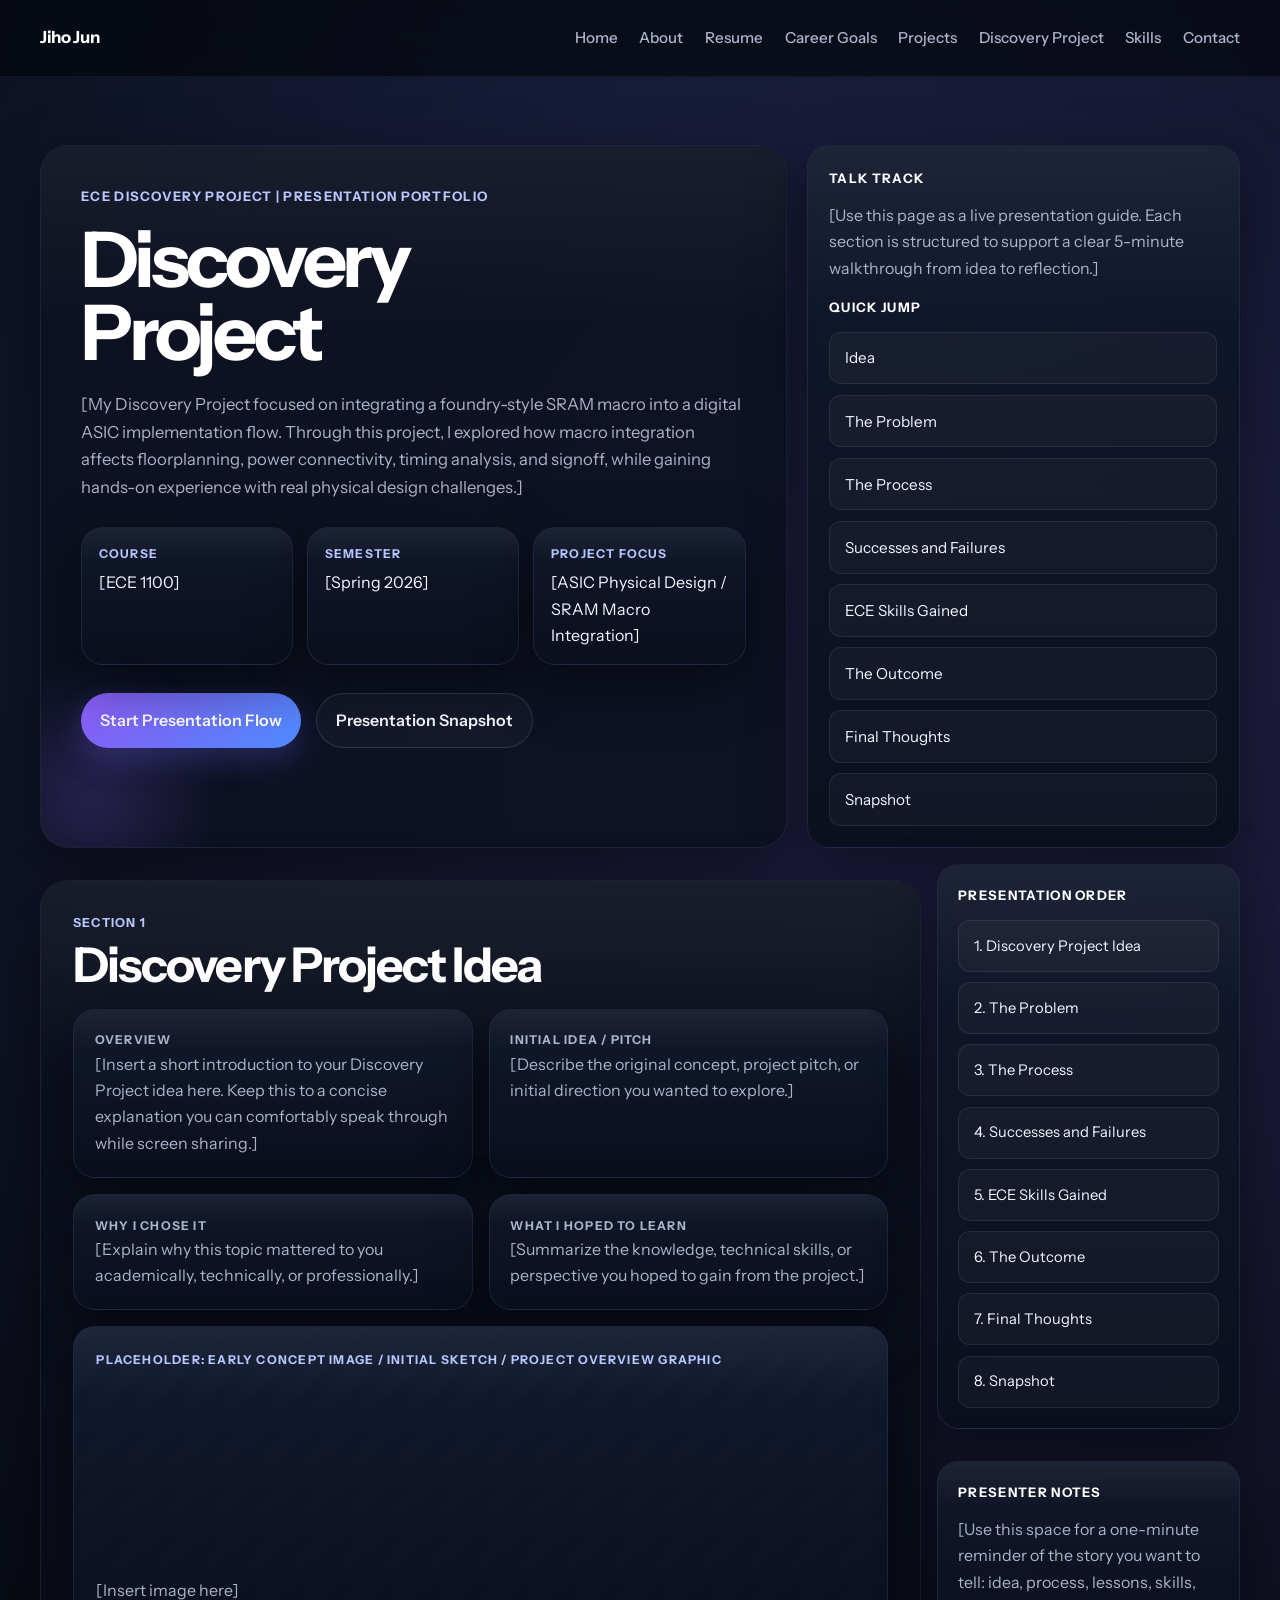
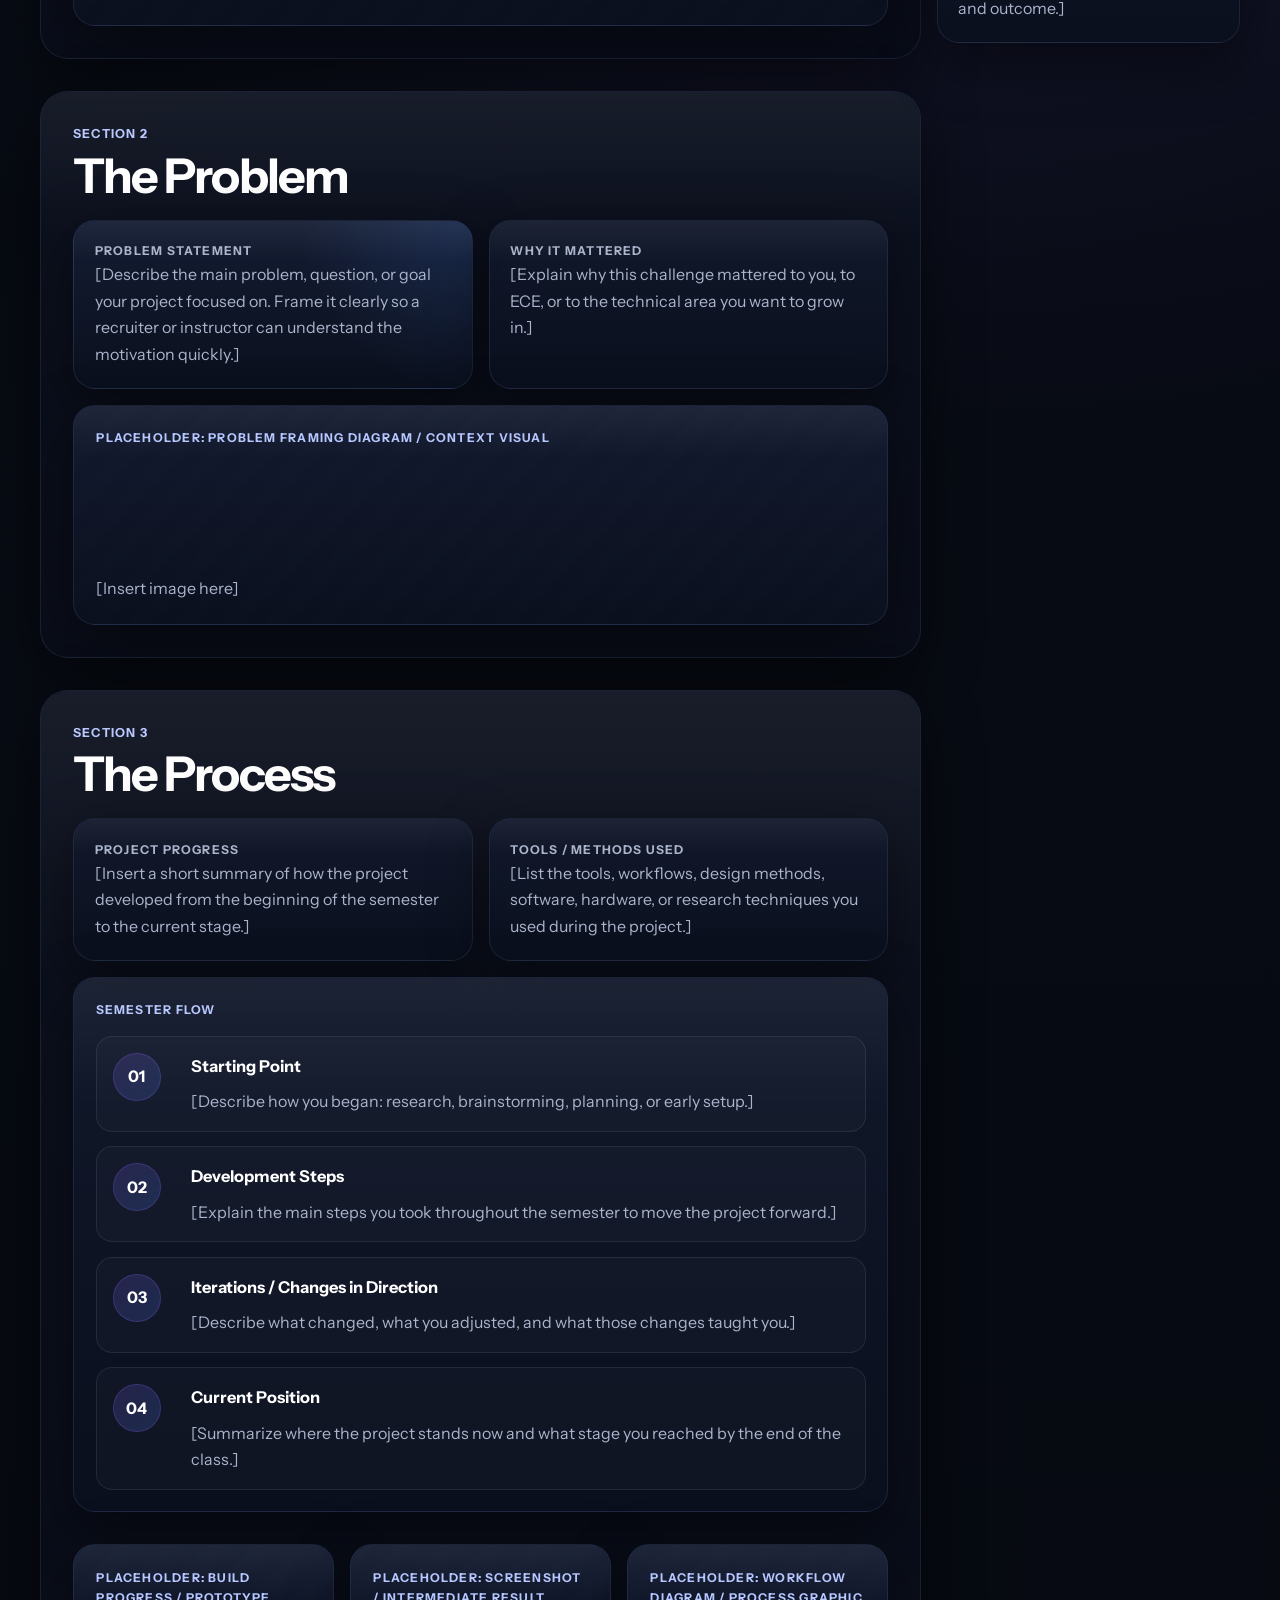
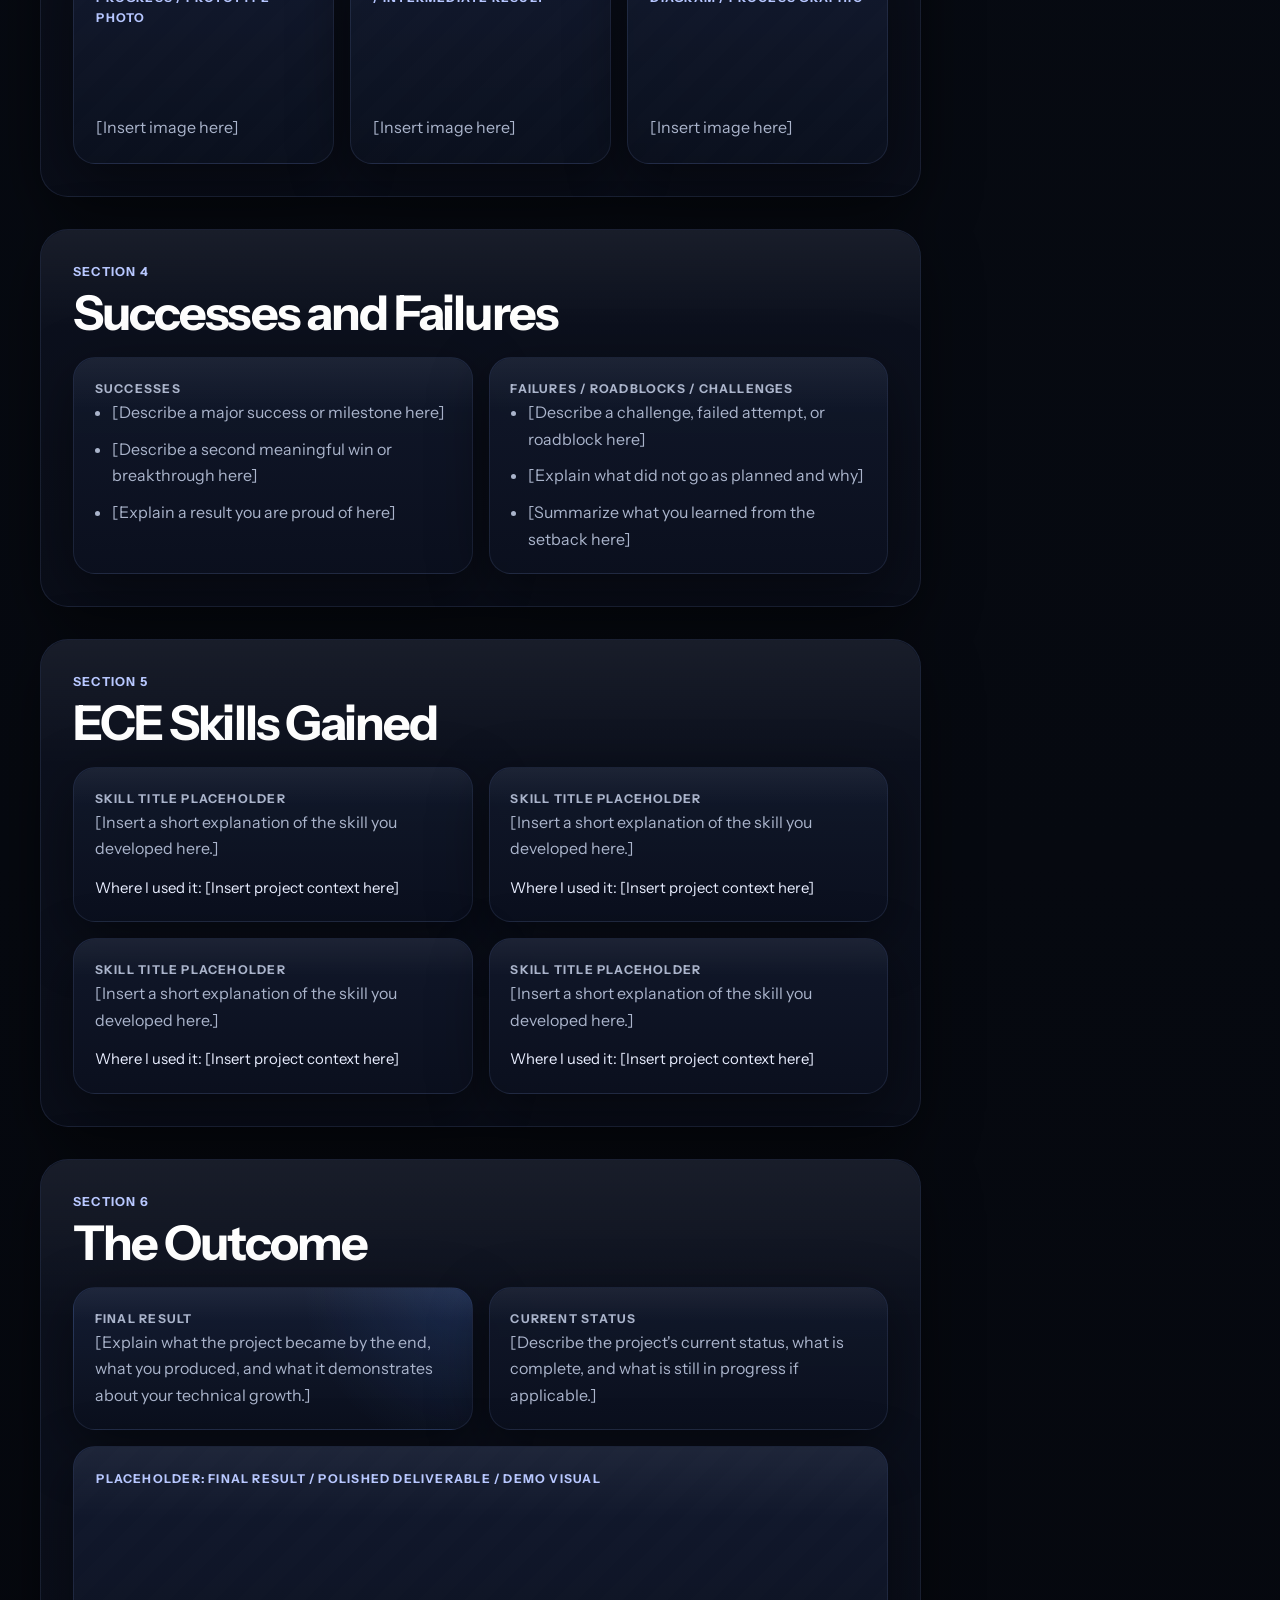
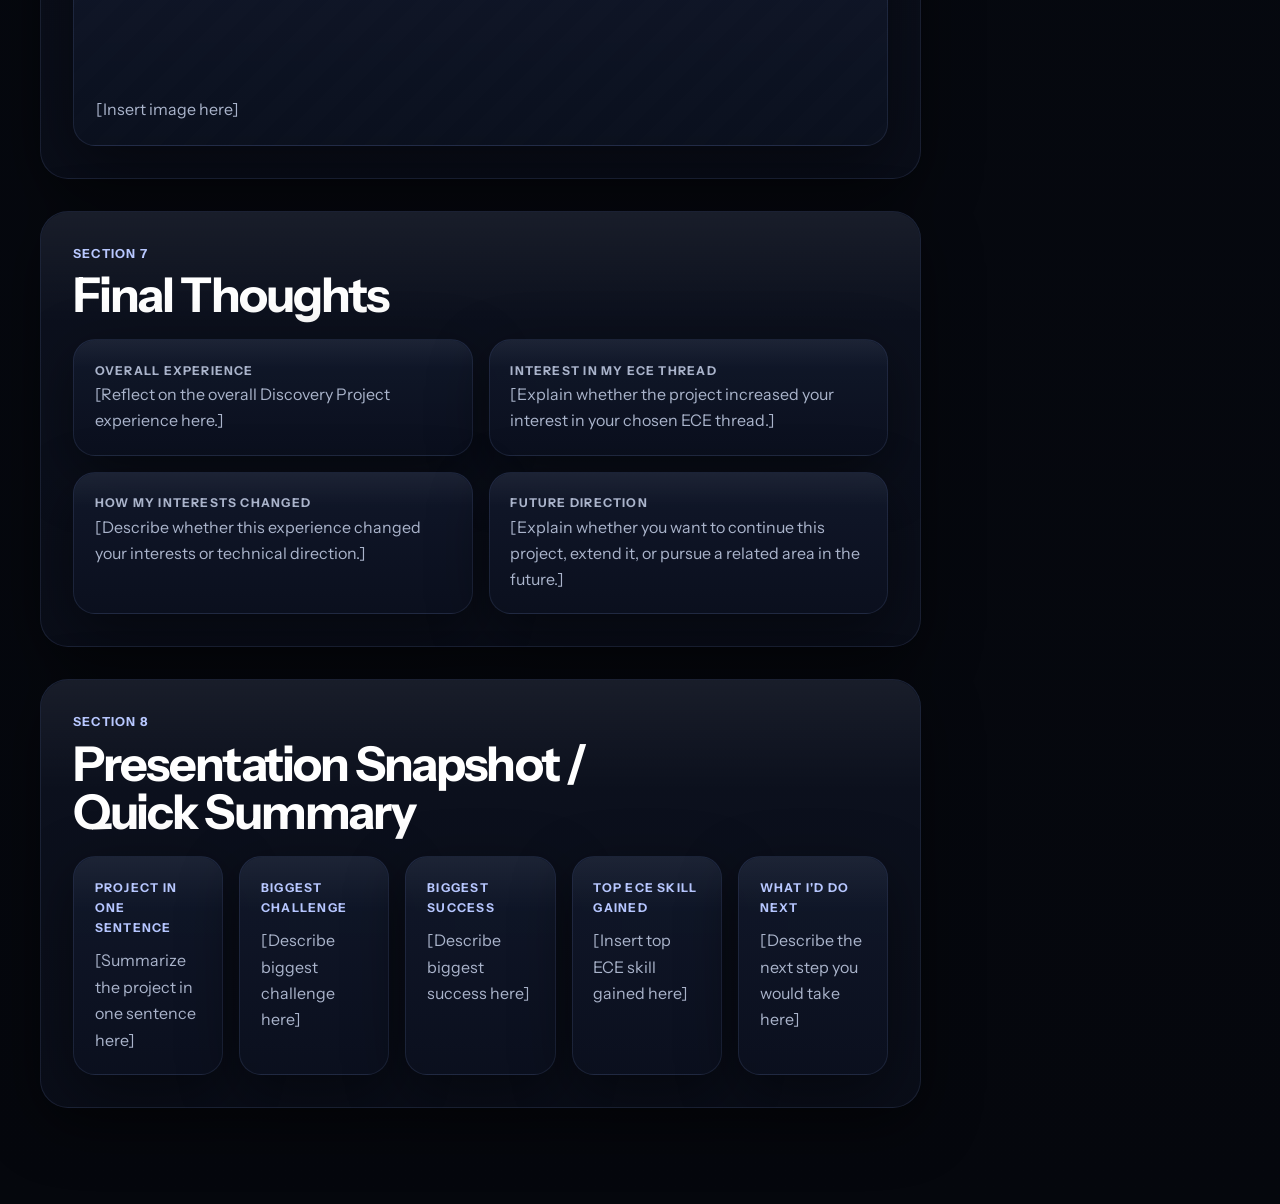
==== discovery-project.html @ 95ac6157 "dp" ====
<!DOCTYPE html>
<html lang="en">
  <head>
    <meta charset="UTF-8" />
    <meta name="viewport" content="width=device-width, initial-scale=1.0" />
    <title>Discovery Project | Jiho Jun</title>
    <meta
      name="description"
      content="Discovery Project presentation and ePortfolio page for Jiho Jun's Georgia Tech ECE coursework."
    />
    <link rel="preconnect" href="https://fonts.googleapis.com" />
    <link rel="preconnect" href="https://fonts.gstatic.com" crossorigin />
    <link
      href="https://fonts.googleapis.com/css2?family=Instrument+Sans:wght@400;500;600;700&family=Newsreader:opsz,wght@6..72,500;6..72,600&display=swap"
      rel="stylesheet"
    />
    <link rel="stylesheet" href="style.css" />
  </head>
  <body>
    <header class="site-header">
      <div class="container nav-shell">
        <a class="brand" href="index.html#home">Jiho Jun</a>

        <nav class="site-nav" aria-label="Primary navigation">
          <a href="index.html#home">Home</a>
          <a href="index.html#about">About</a>
          <a href="index.html#resume">Resume</a>
          <a href="index.html#goals">Career Goals</a>
          <a href="index.html#projects">Projects</a>
          <a href="discovery-project.html">Discovery Project</a>
          <a href="index.html#skills">Skills</a>
          <a href="index.html#contact">Contact</a>
        </nav>
      </div>
    </header>

    <main class="discovery-main">
      <!-- Discovery Project Hero -->
      <section class="hero-section discovery-hero" id="top">
        <div class="container discovery-hero-grid">
          <div class="hero-copy discovery-copy">
            <p class="eyebrow">ECE Discovery Project | Presentation Portfolio</p>
            <h1>Discovery Project</h1>
            <p class="hero-text discovery-intro">
              [My Discovery Project focused on integrating a foundry-style SRAM macro into a digital ASIC implementation flow. Through this project, I explored how macro integration affects floorplanning, power connectivity, timing analysis, and signoff, while gaining hands-on experience with real physical design challenges.]
            </p>

            <div class="discovery-meta-row" aria-label="Project metadata">
              <div class="meta-chip">
                <span class="meta-label">Course</span>
                <span>[ECE 1100]</span>
              </div>
              <div class="meta-chip">
                <span class="meta-label">Semester</span>
                <span>[Spring 2026]</span>
              </div>
              <div class="meta-chip">
                <span class="meta-label">Project Focus</span>
                <span>[ASIC Physical Design / SRAM Macro Integration]</span>
              </div>
            </div>

            <div class="hero-actions">
              <a class="button button-primary" href="#idea">Start Presentation Flow</a>
              <a class="button button-secondary" href="#snapshot">Presentation Snapshot</a>
            </div>
          </div>

          <aside class="hero-panel discovery-panel" aria-label="Discovery project quick guide">
            <div class="panel-block">
              <p class="panel-label">Talk Track</p>
              <p class="panel-text">
                [Use this page as a live presentation guide. Each section is structured to support
                a clear 5-minute walkthrough from idea to reflection.]
              </p>
            </div>

            <div class="panel-block">
              <p class="panel-label">Quick Jump</p>
              <nav class="jump-links" aria-label="Discovery project section navigation">
                <a href="#idea">Idea</a>
                <a href="#problem">The Problem</a>
                <a href="#process">The Process</a>
                <a href="#roadblocks">Successes and Failures</a>
                <a href="#skills-gained">ECE Skills Gained</a>
                <a href="#outcome">The Outcome</a>
                <a href="#final-thoughts">Final Thoughts</a>
                <a href="#snapshot">Snapshot</a>
              </nav>
            </div>
          </aside>
        </div>
      </section>

      <div class="container discovery-layout">
        <div class="discovery-content">
          <!-- Discovery Project Idea -->
          <section class="content-section" id="idea">
            <div class="section-shell discovery-shell">
              <div class="section-heading">
                <p class="section-tag">Section 1</p>
                <h2>Discovery Project Idea</h2>
              </div>

              <div class="discovery-grid discovery-grid-wide">
                <article class="discovery-card">
                  <p class="card-kicker">Overview</p>
                  <p>
                    [Insert a short introduction to your Discovery Project idea here. Keep this to
                    a concise explanation you can comfortably speak through while screen sharing.]
                  </p>
                </article>

                <article class="discovery-card">
                  <p class="card-kicker">Initial Idea / Pitch</p>
                  <p>
                    [Describe the original concept, project pitch, or initial direction you wanted
                    to explore.]
                  </p>
                </article>

                <article class="discovery-card">
                  <p class="card-kicker">Why I Chose It</p>
                  <p>
                    [Explain why this topic mattered to you academically, technically, or
                    professionally.]
                  </p>
                </article>

                <article class="discovery-card">
                  <p class="card-kicker">What I Hoped To Learn</p>
                  <p>
                    [Summarize the knowledge, technical skills, or perspective you hoped to gain
                    from the project.]
                  </p>
                </article>
              </div>

              <div class="visual-placeholder visual-placeholder-large">
                <span class="visual-label">
                  Placeholder: early concept image / initial sketch / project overview graphic
                </span>
                <span class="visual-note">[Insert image here]</span>
              </div>
            </div>
          </section>

          <!-- The Problem -->
          <section class="content-section" id="problem">
            <div class="section-shell discovery-shell">
              <div class="section-heading">
                <p class="section-tag">Section 2</p>
                <h2>The Problem</h2>
              </div>

              <div class="discovery-grid">
                <article class="discovery-card discovery-card-emphasis">
                  <p class="card-kicker">Problem Statement</p>
                  <p>
                    [Describe the main problem, question, or goal your project focused on. Frame
                    it clearly so a recruiter or instructor can understand the motivation quickly.]
                  </p>
                </article>

                <article class="discovery-card">
                  <p class="card-kicker">Why It Mattered</p>
                  <p>
                    [Explain why this challenge mattered to you, to ECE, or to the technical area
                    you want to grow in.]
                  </p>
                </article>
              </div>

              <div class="visual-placeholder">
                <span class="visual-label">Placeholder: problem framing diagram / context visual</span>
                <span class="visual-note">[Insert image here]</span>
              </div>
            </div>
          </section>

          <!-- The Process -->
          <section class="content-section" id="process">
            <div class="section-shell discovery-shell">
              <div class="section-heading">
                <p class="section-tag">Section 3</p>
                <h2>The Process</h2>
              </div>

              <div class="discovery-grid">
                <article class="discovery-card">
                  <p class="card-kicker">Project Progress</p>
                  <p>
                    [Insert a short summary of how the project developed from the beginning of the
                    semester to the current stage.]
                  </p>
                </article>

                <article class="discovery-card">
                  <p class="card-kicker">Tools / Methods Used</p>
                  <p>
                    [List the tools, workflows, design methods, software, hardware, or research
                    techniques you used during the project.]
                  </p>
                </article>
              </div>

              <div class="timeline-shell">
                <p class="timeline-title">Semester Flow</p>

                <div class="timeline-list">
                  <article class="timeline-step">
                    <span class="timeline-marker">01</span>
                    <div>
                      <h3>Starting Point</h3>
                      <p>
                        [Describe how you began: research, brainstorming, planning, or early setup.]
                      </p>
                    </div>
                  </article>

                  <article class="timeline-step">
                    <span class="timeline-marker">02</span>
                    <div>
                      <h3>Development Steps</h3>
                      <p>
                        [Explain the main steps you took throughout the semester to move the project
                        forward.]
                      </p>
                    </div>
                  </article>

                  <article class="timeline-step">
                    <span class="timeline-marker">03</span>
                    <div>
                      <h3>Iterations / Changes in Direction</h3>
                      <p>
                        [Describe what changed, what you adjusted, and what those changes taught you.]
                      </p>
                    </div>
                  </article>

                  <article class="timeline-step">
                    <span class="timeline-marker">04</span>
                    <div>
                      <h3>Current Position</h3>
                      <p>
                        [Summarize where the project stands now and what stage you reached by the end
                        of the class.]
                      </p>
                    </div>
                  </article>
                </div>
              </div>

              <div class="visual-grid">
                <div class="visual-placeholder">
                  <span class="visual-label">Placeholder: build progress / prototype photo</span>
                  <span class="visual-note">[Insert image here]</span>
                </div>
                <div class="visual-placeholder">
                  <span class="visual-label">Placeholder: screenshot / intermediate result</span>
                  <span class="visual-note">[Insert image here]</span>
                </div>
                <div class="visual-placeholder">
                  <span class="visual-label">Placeholder: workflow diagram / process graphic</span>
                  <span class="visual-note">[Insert image here]</span>
                </div>
              </div>
            </div>
          </section>

          <!-- Successes and Failures -->
          <section class="content-section" id="roadblocks">
            <div class="section-shell discovery-shell">
              <div class="section-heading">
                <p class="section-tag">Section 4</p>
                <h2>Successes and Failures</h2>
              </div>

              <div class="split-reflection-grid">
                <article class="discovery-card reflection-card">
                  <p class="card-kicker">Successes</p>
                  <ul class="placeholder-list">
                    <li>[Describe a major success or milestone here]</li>
                    <li>[Describe a second meaningful win or breakthrough here]</li>
                    <li>[Explain a result you are proud of here]</li>
                  </ul>
                </article>

                <article class="discovery-card reflection-card">
                  <p class="card-kicker">Failures / Roadblocks / Challenges</p>
                  <ul class="placeholder-list">
                    <li>[Describe a challenge, failed attempt, or roadblock here]</li>
                    <li>[Explain what did not go as planned and why]</li>
                    <li>[Summarize what you learned from the setback here]</li>
                  </ul>
                </article>
              </div>
            </div>
          </section>

          <!-- ECE Skills Gained -->
          <section class="content-section" id="skills-gained">
            <div class="section-shell discovery-shell">
              <div class="section-heading">
                <p class="section-tag">Section 5</p>
                <h2>ECE Skills Gained</h2>
              </div>

              <div class="skills-card-grid">
                <article class="skill-detail-card">
                  <p class="card-kicker">Skill Title Placeholder</p>
                  <p>[Insert a short explanation of the skill you developed here.]</p>
                  <p class="skill-context">Where I used it: [Insert project context here]</p>
                </article>

                <article class="skill-detail-card">
                  <p class="card-kicker">Skill Title Placeholder</p>
                  <p>[Insert a short explanation of the skill you developed here.]</p>
                  <p class="skill-context">Where I used it: [Insert project context here]</p>
                </article>

                <article class="skill-detail-card">
                  <p class="card-kicker">Skill Title Placeholder</p>
                  <p>[Insert a short explanation of the skill you developed here.]</p>
                  <p class="skill-context">Where I used it: [Insert project context here]</p>
                </article>

                <article class="skill-detail-card">
                  <p class="card-kicker">Skill Title Placeholder</p>
                  <p>[Insert a short explanation of the skill you developed here.]</p>
                  <p class="skill-context">Where I used it: [Insert project context here]</p>
                </article>
              </div>
            </div>
          </section>

          <!-- The Outcome -->
          <section class="content-section" id="outcome">
            <div class="section-shell discovery-shell">
              <div class="section-heading">
                <p class="section-tag">Section 6</p>
                <h2>The Outcome</h2>
              </div>

              <div class="discovery-grid">
                <article class="discovery-card discovery-card-emphasis">
                  <p class="card-kicker">Final Result</p>
                  <p>
                    [Explain what the project became by the end, what you produced, and what it
                    demonstrates about your technical growth.]
                  </p>
                </article>

                <article class="discovery-card">
                  <p class="card-kicker">Current Status</p>
                  <p>
                    [Describe the project's current status, what is complete, and what is still in
                    progress if applicable.]
                  </p>
                </article>
              </div>

              <div class="visual-placeholder visual-placeholder-large">
                <span class="visual-label">Placeholder: final result / polished deliverable / demo visual</span>
                <span class="visual-note">[Insert image here]</span>
              </div>
            </div>
          </section>

          <!-- Final Thoughts -->
          <section class="content-section" id="final-thoughts">
            <div class="section-shell discovery-shell">
              <div class="section-heading">
                <p class="section-tag">Section 7</p>
                <h2>Final Thoughts</h2>
              </div>

              <div class="discovery-grid discovery-grid-wide">
                <article class="discovery-card">
                  <p class="card-kicker">Overall Experience</p>
                  <p>[Reflect on the overall Discovery Project experience here.]</p>
                </article>

                <article class="discovery-card">
                  <p class="card-kicker">Interest in My ECE Thread</p>
                  <p>
                    [Explain whether the project increased your interest in your chosen ECE thread.]
                  </p>
                </article>

                <article class="discovery-card">
                  <p class="card-kicker">How My Interests Changed</p>
                  <p>
                    [Describe whether this experience changed your interests or technical direction.]
                  </p>
                </article>

                <article class="discovery-card">
                  <p class="card-kicker">Future Direction</p>
                  <p>
                    [Explain whether you want to continue this project, extend it, or pursue a
                    related area in the future.]
                  </p>
                </article>
              </div>
            </div>
          </section>

          <!-- Presentation Snapshot / Quick Summary -->
          <section class="content-section" id="snapshot">
            <div class="section-shell discovery-shell">
              <div class="section-heading">
                <p class="section-tag">Section 8</p>
                <h2>Presentation Snapshot / Quick Summary</h2>
              </div>

              <div class="snapshot-grid">
                <article class="snapshot-card">
                  <span class="snapshot-label">Project in one sentence</span>
                  <p>[Summarize the project in one sentence here]</p>
                </article>
                <article class="snapshot-card">
                  <span class="snapshot-label">Biggest challenge</span>
                  <p>[Describe biggest challenge here]</p>
                </article>
                <article class="snapshot-card">
                  <span class="snapshot-label">Biggest success</span>
                  <p>[Describe biggest success here]</p>
                </article>
                <article class="snapshot-card">
                  <span class="snapshot-label">Top ECE skill gained</span>
                  <p>[Insert top ECE skill gained here]</p>
                </article>
                <article class="snapshot-card">
                  <span class="snapshot-label">What I'd do next</span>
                  <p>[Describe the next step you would take here]</p>
                </article>
              </div>
            </div>
          </section>
        </div>

        <aside class="discovery-sidebar" aria-label="Sticky discovery project quick navigation">
          <div class="sidebar-card">
            <p class="panel-label">Presentation Order</p>
            <nav class="jump-links jump-links-stacked" aria-label="Sticky section links">
              <a href="#idea">1. Discovery Project Idea</a>
              <a href="#problem">2. The Problem</a>
              <a href="#process">3. The Process</a>
              <a href="#roadblocks">4. Successes and Failures</a>
              <a href="#skills-gained">5. ECE Skills Gained</a>
              <a href="#outcome">6. The Outcome</a>
              <a href="#final-thoughts">7. Final Thoughts</a>
              <a href="#snapshot">8. Snapshot</a>
            </nav>
          </div>

          <div class="sidebar-card">
            <p class="panel-label">Presenter Notes</p>
            <p class="panel-text">
              [Use this space for a one-minute reminder of the story you want to tell: idea,
              process, lessons, skills, and outcome.]
            </p>
          </div>
        </aside>
      </div>
    </main>
  </body>
</html>
---- style.css ----
:root {
  --bg: #06080d;
  --bg-soft: #0b1020;
  --surface: rgba(13, 18, 32, 0.88);
  --surface-2: rgba(18, 25, 44, 0.88);
  --surface-3: rgba(10, 14, 26, 0.95);
  --text: #f4f7ff;
  --muted: #aab4cb;
  --muted-2: #7f8aa3;
  --border: rgba(130, 150, 210, 0.14);
  --accent: #8b5cf6;
  --accent-2: #4f8cff;
  --accent-3: #c084fc;
  --success: #7dd3fc;
  --shadow: 0 18px 60px rgba(0, 0, 0, 0.45);
  --radius-xl: 28px;
  --radius-lg: 22px;
  --radius-md: 16px;
  --radius-sm: 12px;
  --max-width: 1200px;
}

* {
  box-sizing: border-box;
}

html {
  scroll-behavior: smooth;
}

body {
  margin: 0;
  font-family: "Instrument Sans", sans-serif;
  color: var(--text);
  background:
    radial-gradient(circle at top center, rgba(79, 140, 255, 0.12), transparent 32%),
    radial-gradient(circle at 80% 12%, rgba(139, 92, 246, 0.18), transparent 25%),
    linear-gradient(180deg, #04060b 0%, #070b13 35%, #05070d 100%);
  line-height: 1.65;
}

body::before {
  content: "";
  position: fixed;
  inset: 0;
  pointer-events: none;
  background-image:
    linear-gradient(rgba(255,255,255,0.025) 1px, transparent 1px),
    linear-gradient(90deg, rgba(255,255,255,0.025) 1px, transparent 1px);
  background-size: 44px 44px;
  mask-image: linear-gradient(to bottom, rgba(255,255,255,0.24), transparent 75%);
  opacity: 0.3;
}

img {
  max-width: 100%;
  display: block;
}

a {
  color: inherit;
  text-decoration: none;
}

.container {
  width: min(var(--max-width), calc(100% - 2rem));
  margin: 0 auto;
}

.site-header {
  position: sticky;
  top: 0;
  z-index: 100;
  backdrop-filter: blur(16px);
  background: rgba(5, 8, 15, 0.72);
  border-bottom: 1px solid rgba(255, 255, 255, 0.05);
}

.nav-shell {
  min-height: 76px;
  display: flex;
  align-items: center;
  justify-content: space-between;
  gap: 1rem;
}

.brand {
  font-weight: 700;
  font-size: 1.05rem;
  letter-spacing: -0.02em;
  color: #ffffff;
}

.site-nav {
  display: flex;
  flex-wrap: wrap;
  gap: 1.35rem;
}

.site-nav a {
  color: var(--muted);
  font-size: 0.95rem;
  font-weight: 500;
  transition: color 0.2s ease, opacity 0.2s ease;
}

.site-nav a:hover {
  color: #ffffff;
}

main {
  padding: 2rem 0 5rem;
}

.hero-section {
  padding: 2.25rem 0 1rem;
}

.hero-grid {
  display: grid;
  grid-template-columns: minmax(0, 1.75fr) minmax(300px, 0.85fr);
  gap: 1.25rem;
  align-items: stretch;
}

.hero-copy,
.hero-panel,
.section-shell,
.project-card,
.info-card,
.skill-group,
.contact-card {
  position: relative;
  background: var(--surface);
  border: 1px solid var(--border);
  box-shadow: var(--shadow);
}

.hero-copy::before,
.hero-panel::before,
.section-shell::before,
.project-card::before,
.info-card::before,
.skill-group::before,
.contact-card::before {
  content: "";
  position: absolute;
  inset: 0;
  border-radius: inherit;
  pointer-events: none;
  background: linear-gradient(180deg, rgba(255,255,255,0.05), transparent 26%);
}

.hero-copy,
.hero-panel {
  border-radius: var(--radius-xl);
}

.hero-copy {
  padding: 2.5rem;
  overflow: hidden;
}

.hero-copy::after {
  content: "";
  position: absolute;
  inset: auto auto -80px -80px;
  width: 260px;
  height: 260px;
  border-radius: 999px;
  background: radial-gradient(circle, rgba(139, 92, 246, 0.22), transparent 70%);
  filter: blur(18px);
  pointer-events: none;
}

.eyebrow {
  margin: 0 0 1rem;
  color: #b6c6ff;
  text-transform: uppercase;
  letter-spacing: 0.1em;
  font-size: 0.82rem;
  font-weight: 700;
}

.hero-copy h1 {
  margin: 0;
  font-family: "Instrument Sans", sans-serif;
  font-size: clamp(3rem, 6vw, 5.7rem);
  font-weight: 700;
  line-height: 0.95;
  letter-spacing: -0.055em;
  max-width: 9ch;
  color: #ffffff;
}

.hero-text {
  margin: 1.35rem 0 0;
  max-width: 60ch;
  color: var(--muted);
  font-size: 1.04rem;
}

.hero-actions {
  margin-top: 1.7rem;
  display: flex;
  flex-wrap: wrap;
  gap: 0.9rem;
}

.button {
  display: inline-flex;
  align-items: center;
  justify-content: center;
  min-height: 48px;
  padding: 0.84rem 1.2rem;
  border-radius: 999px;
  font-weight: 600;
  transition: transform 0.18s ease, box-shadow 0.18s ease, background 0.18s ease, border-color 0.18s ease;
}

.button:hover {
  transform: translateY(-1px);
}

.button-primary {
  color: #ffffff;
  background: linear-gradient(135deg, var(--accent) 0%, var(--accent-2) 100%);
  box-shadow: 0 12px 30px rgba(99, 102, 241, 0.28);
}

.button-primary:hover {
  box-shadow: 0 16px 38px rgba(99, 102, 241, 0.34);
}

.button-secondary {
  color: #f7f9ff;
  border: 1px solid rgba(255,255,255,0.12);
  background: rgba(255,255,255,0.03);
}

.hero-panel {
  padding: 1.35rem;
  display: flex;
  flex-direction: column;
  justify-content: flex-start;
  background:
    linear-gradient(180deg, rgba(20, 28, 49, 0.95), rgba(12, 17, 31, 0.95));
}

.hero-panel img {
  width: 100%;
  max-width: 240px;
  aspect-ratio: 4 / 5;
  object-fit: cover;
  border-radius: 18px;
  margin: 0 auto 1.2rem;
  border: 1px solid rgba(255,255,255,0.1);
}

.panel-label {
  margin: 0 0 0.8rem;
  color: #ffffff;
  font-size: 0.82rem;
  font-weight: 800;
  letter-spacing: 0.1em;
  text-transform: uppercase;
}

.focus-list {
  margin: 0;
  padding-left: 1.1rem;
  color: var(--muted);
}

.focus-list li + li {
  margin-top: 0.75rem;
}

.content-section {
  padding: 1rem 0;
}

.section-shell {
  border-radius: var(--radius-xl);
  padding: 2rem;
  background:
    linear-gradient(180deg, rgba(13, 18, 32, 0.95), rgba(10, 14, 26, 0.95));
}

.section-heading {
  margin-bottom: 1.25rem;
}

.section-tag {
  margin: 0 0 0.42rem;
  color: #b6c6ff;
  text-transform: uppercase;
  letter-spacing: 0.1em;
  font-size: 0.78rem;
  font-weight: 800;
}

.section-heading h2 {
  margin: 0;
  font-family: "Instrument Sans", sans-serif;
  font-size: clamp(1.9rem, 4vw, 3rem);
  line-height: 1;
  font-weight: 700;
  letter-spacing: -0.04em;
  color: #ffffff;
  max-width: 18ch;
}

.section-content {
  color: var(--muted);
  font-size: 1rem;
}

.two-column {
  display: grid;
  grid-template-columns: 1fr 1fr;
  gap: 1.35rem;
}

.two-column p,
.section-content p {
  margin: 0;
}

.feature-card {
  display: flex;
  flex-direction: column;
  gap: 1rem;
}

.goal-grid,
.skills-grid,
.contact-grid,
.project-grid {
  display: grid;
  gap: 1rem;
}

.goal-grid {
  grid-template-columns: repeat(3, 1fr);
}

.info-card,
.skill-group,
.contact-card,
.project-card {
  border-radius: var(--radius-lg);
  padding: 1.25rem;
  background:
    linear-gradient(180deg, rgba(18, 25, 44, 0.92), rgba(11, 16, 30, 0.96));
}

.info-card h3,
.skill-group h3,
.project-card h3 {
  margin: 0 0 0.7rem;
  font-size: 1.05rem;
  color: #ffffff;
}

.info-card p,
.skill-group li,
.project-card p,
.contact-card span:last-child {
  color: var(--muted);
}

.project-grid {
  grid-template-columns: repeat(2, minmax(0, 1fr));
}

.project-card {
  overflow: hidden;
}

.project-label {
  margin: 0 0 0.55rem;
  color: #b6c6ff;
  text-transform: uppercase;
  letter-spacing: 0.1em;
  font-size: 0.75rem;
  font-weight: 800;
}

.project-card img {
  margin: 0.9rem 0 1rem;
  border-radius: 14px;
  border: 1px solid rgba(255,255,255,0.08);
  background: rgba(255,255,255,0.03);
}

.project-meta {
  margin-top: 1rem;
  color: #e9eeff !important;
  font-size: 0.92rem;
  font-weight: 600;
}

.skills-grid {
  grid-template-columns: repeat(2, 1fr);
}

.skill-group ul {
  margin: 0;
  padding-left: 1.08rem;
}

.skill-group li + li {
  margin-top: 0.45rem;
}

.contact-grid {
  grid-template-columns: repeat(3, 1fr);
}

.contact-card {
  display: flex;
  flex-direction: column;
  gap: 0.35rem;
}

.contact-card:hover {
  border-color: rgba(139, 92, 246, 0.4);
}

.contact-label {
  font-size: 0.78rem;
  font-weight: 800;
  letter-spacing: 0.1em;
  text-transform: uppercase;
  color: #b6c6ff;
}

.discovery-main {
  padding-top: 2rem;
}

.discovery-hero-grid {
  display: grid;
  grid-template-columns: minmax(0, 1.55fr) minmax(300px, 0.9fr);
  gap: 1.25rem;
  align-items: stretch;
}

.discovery-copy {
  min-height: 100%;
}

.discovery-copy h1 {
  max-width: 11ch;
}

.discovery-intro {
  max-width: 62ch;
}

.discovery-panel,
.sidebar-card,
.discovery-card,
.skill-detail-card,
.snapshot-card,
.timeline-shell,
.meta-chip,
.visual-placeholder {
  position: relative;
  border: 1px solid var(--border);
  background: linear-gradient(180deg, rgba(18, 25, 44, 0.92), rgba(11, 16, 30, 0.96));
  box-shadow: var(--shadow);
}

.discovery-panel,
.sidebar-card,
.discovery-card,
.skill-detail-card,
.snapshot-card,
.timeline-shell,
.meta-chip,
.visual-placeholder {
  border-radius: var(--radius-lg);
}

.discovery-panel::before,
.sidebar-card::before,
.discovery-card::before,
.skill-detail-card::before,
.snapshot-card::before,
.timeline-shell::before,
.meta-chip::before,
.visual-placeholder::before {
  content: "";
  position: absolute;
  inset: 0;
  border-radius: inherit;
  pointer-events: none;
  background: linear-gradient(180deg, rgba(255,255,255,0.05), transparent 24%);
}

.panel-block + .panel-block,
.sidebar-card + .sidebar-card {
  margin-top: 1rem;
}

.panel-text {
  margin: 0;
  color: var(--muted);
}

.jump-links {
  display: grid;
  gap: 0.65rem;
}

.jump-links a {
  color: var(--text);
  padding: 0.8rem 0.95rem;
  border-radius: var(--radius-sm);
  border: 1px solid rgba(255, 255, 255, 0.08);
  background: rgba(255, 255, 255, 0.03);
  font-size: 0.95rem;
  transition: border-color 0.18s ease, background 0.18s ease, transform 0.18s ease;
}

.jump-links a:hover {
  transform: translateY(-1px);
  border-color: rgba(139, 92, 246, 0.34);
  background: rgba(139, 92, 246, 0.08);
}

.discovery-meta-row {
  margin-top: 1.6rem;
  display: grid;
  grid-template-columns: repeat(3, minmax(0, 1fr));
  gap: 0.85rem;
}

.meta-chip {
  padding: 1rem 1.05rem;
}

.meta-chip span {
  display: block;
}

.meta-label,
.card-kicker,
.snapshot-label,
.timeline-title,
.visual-label {
  color: #b6c6ff;
  text-transform: uppercase;
  letter-spacing: 0.1em;
  font-size: 0.76rem;
  font-weight: 800;
}

.meta-label {
  margin-bottom: 0.35rem;
}

.discovery-layout {
  display: grid;
  grid-template-columns: minmax(0, 1.6fr) minmax(250px, 0.55fr);
  gap: 1rem;
  align-items: start;
}

.discovery-content {
  min-width: 0;
}

.discovery-sidebar {
  position: sticky;
  top: 104px;
  display: grid;
  gap: 1rem;
}

.sidebar-card {
  padding: 1.25rem;
}

.discovery-shell {
  padding: 2rem;
}

.discovery-grid,
.skills-card-grid,
.snapshot-grid,
.visual-grid,
.split-reflection-grid {
  display: grid;
  gap: 1rem;
}

.discovery-grid {
  grid-template-columns: repeat(2, minmax(0, 1fr));
}

.discovery-grid-wide {
  grid-template-columns: repeat(2, minmax(0, 1fr));
}

.discovery-card,
.skill-detail-card,
.snapshot-card {
  padding: 1.3rem;
}

.discovery-card p,
.skill-detail-card p,
.snapshot-card p,
.timeline-step p {
  margin: 0;
  color: var(--muted);
}

.discovery-card h3,
.timeline-step h3 {
  margin: 0 0 0.55rem;
  font-size: 1.02rem;
  color: #ffffff;
}

.card-kicker {
  margin: 0 0 0.7rem;
}

.discovery-card-emphasis {
  background:
    radial-gradient(circle at top right, rgba(79, 140, 255, 0.14), transparent 40%),
    linear-gradient(180deg, rgba(20, 29, 51, 0.96), rgba(11, 16, 30, 0.98));
}

.visual-placeholder {
  min-height: 220px;
  margin-top: 1rem;
  padding: 1.4rem;
  display: flex;
  flex-direction: column;
  justify-content: space-between;
  background:
    linear-gradient(180deg, rgba(20, 29, 51, 0.86), rgba(11, 16, 30, 0.92)),
    repeating-linear-gradient(
      135deg,
      rgba(255,255,255,0.03),
      rgba(255,255,255,0.03) 16px,
      transparent 16px,
      transparent 32px
    );
}

.visual-placeholder-large {
  min-height: 300px;
}

.visual-note {
  color: var(--muted);
  font-size: 1rem;
}

.timeline-shell {
  margin-top: 1rem;
  padding: 1.35rem;
}

.timeline-title {
  margin: 0 0 1rem;
}

.timeline-list {
  display: grid;
  gap: 0.9rem;
}

.timeline-step {
  display: grid;
  grid-template-columns: 62px minmax(0, 1fr);
  gap: 1rem;
  align-items: start;
  padding: 1rem;
  border-radius: var(--radius-md);
  border: 1px solid rgba(255, 255, 255, 0.08);
  background: rgba(255, 255, 255, 0.025);
}

.timeline-marker {
  display: inline-flex;
  align-items: center;
  justify-content: center;
  width: 48px;
  height: 48px;
  border-radius: 999px;
  background: linear-gradient(135deg, rgba(139, 92, 246, 0.18), rgba(79, 140, 255, 0.18));
  border: 1px solid rgba(139, 92, 246, 0.24);
  color: #ffffff;
  font-weight: 700;
}

.visual-grid {
  grid-template-columns: repeat(3, minmax(0, 1fr));
  margin-top: 1rem;
}

.split-reflection-grid {
  grid-template-columns: repeat(2, minmax(0, 1fr));
}

.reflection-card {
  min-height: 100%;
}

.placeholder-list {
  margin: 0;
  padding-left: 1.1rem;
  color: var(--muted);
}

.placeholder-list li + li {
  margin-top: 0.65rem;
}

.skills-card-grid {
  grid-template-columns: repeat(2, minmax(0, 1fr));
}

.skill-context {
  margin-top: 0.9rem !important;
  color: #e9eeff !important;
  font-size: 0.93rem;
}

.snapshot-grid {
  grid-template-columns: repeat(5, minmax(0, 1fr));
}

.snapshot-label {
  display: block;
  margin-bottom: 0.6rem;
}

.jump-links-stacked a {
  font-size: 0.92rem;
}

@media (max-width: 980px) {
  .hero-grid,
  .discovery-hero-grid,
  .discovery-layout,
  .two-column,
  .goal-grid,
  .project-grid,
  .skills-grid,
  .contact-grid,
  .discovery-grid,
  .discovery-grid-wide,
  .skills-card-grid,
  .snapshot-grid,
  .visual-grid,
  .split-reflection-grid {
    grid-template-columns: 1fr;
  }

  .hero-copy h1 {
    max-width: 100%;
    font-size: clamp(2.5rem, 11vw, 4.4rem);
  }

  .discovery-meta-row {
    grid-template-columns: 1fr;
  }

  .discovery-sidebar {
    position: static;
  }
}

@media (max-width: 720px) {
  .nav-shell {
    flex-direction: column;
    align-items: flex-start;
    padding: 0.95rem 0;
  }

  .hero-copy,
  .hero-panel,
  .section-shell {
    padding: 1.35rem;
  }

  .meta-chip,
  .discovery-card,
  .skill-detail-card,
  .snapshot-card,
  .timeline-shell,
  .sidebar-card {
    padding: 1rem;
  }

  .timeline-step {
    grid-template-columns: 1fr;
  }

  .button {
    width: 100%;
  }
}
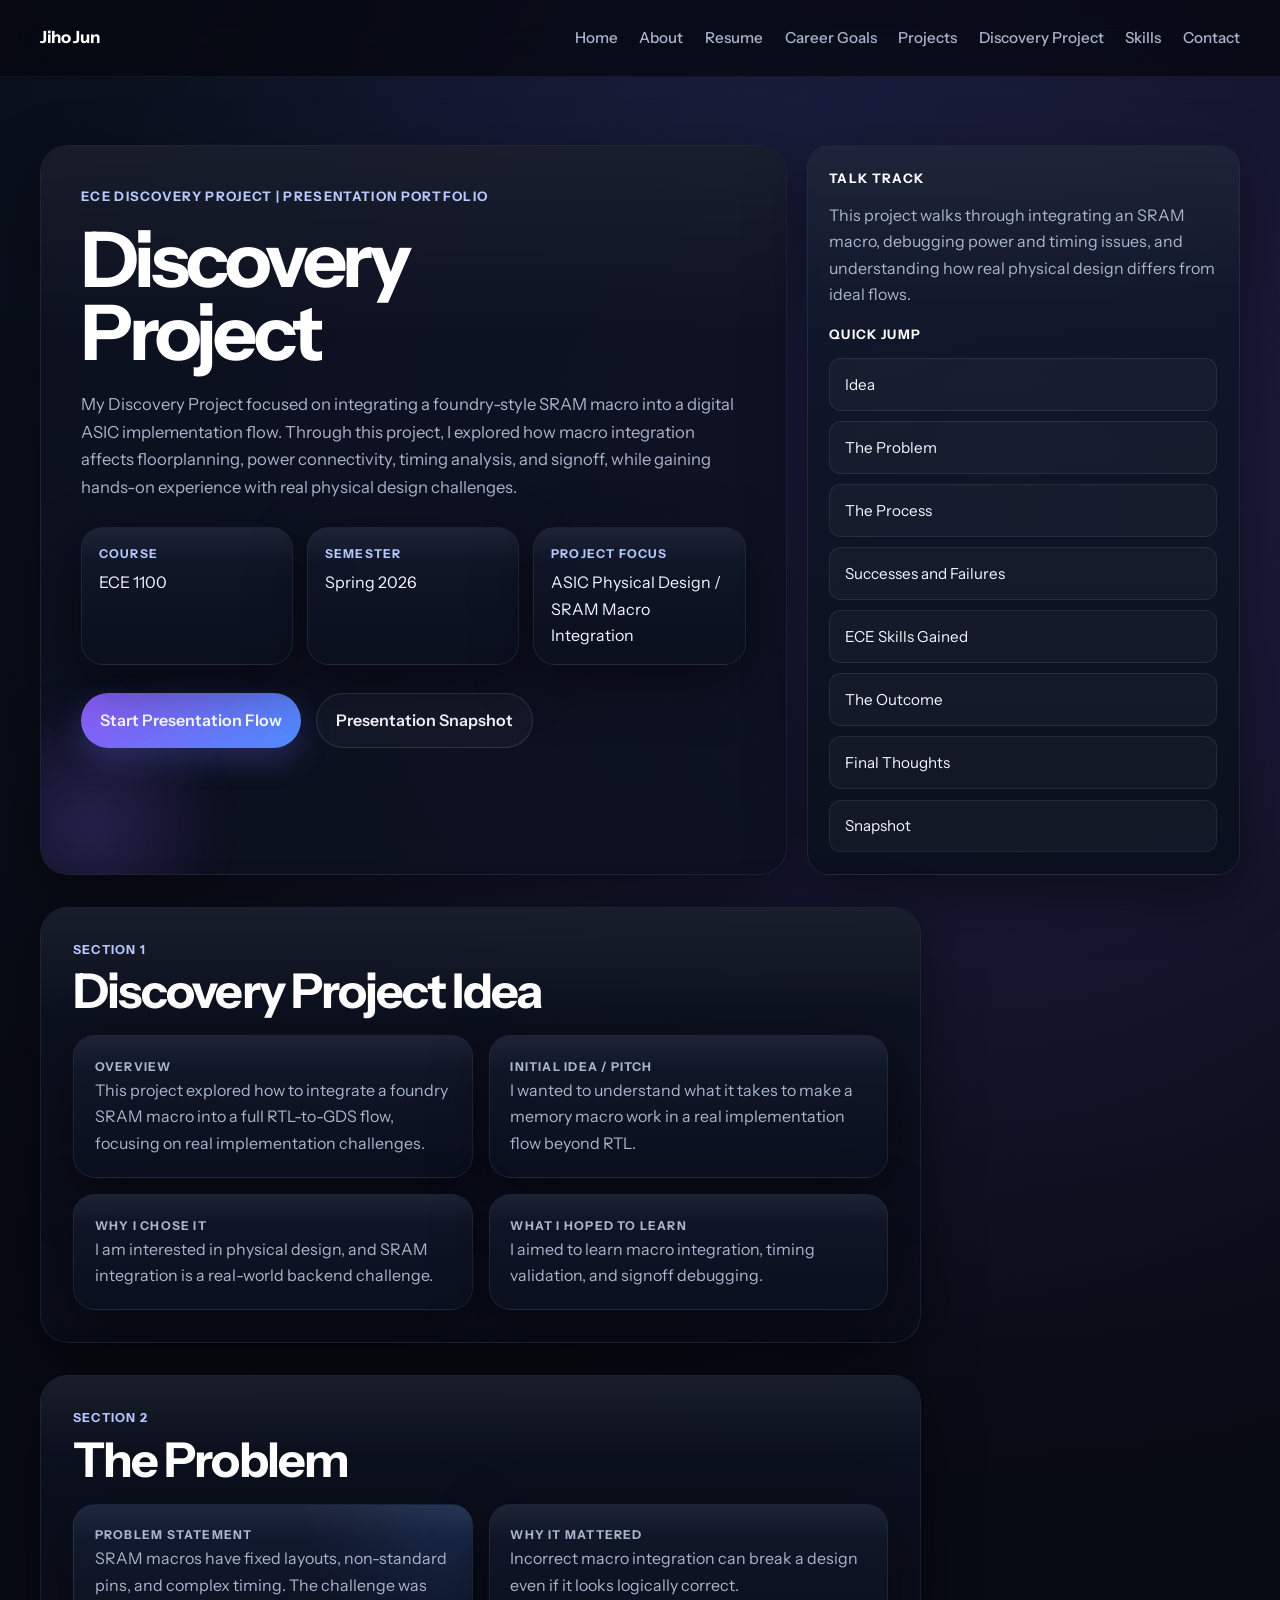
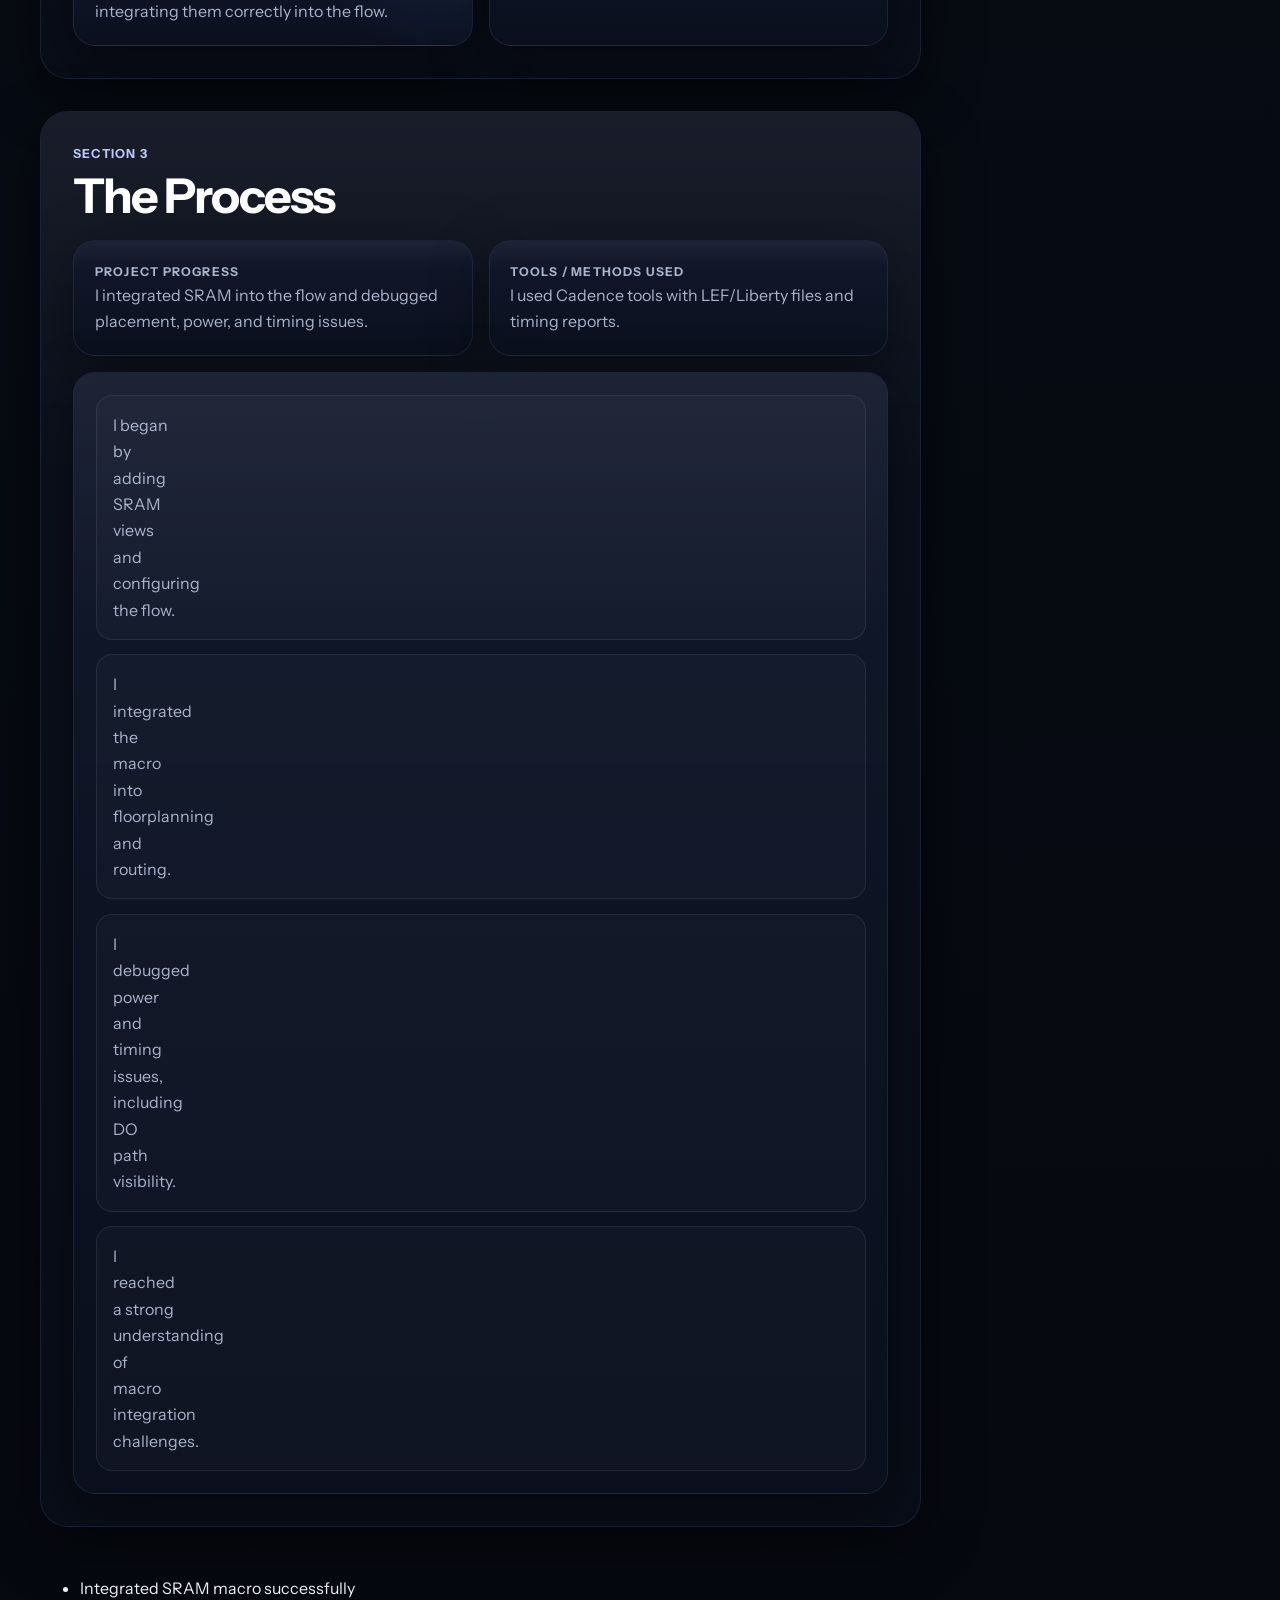
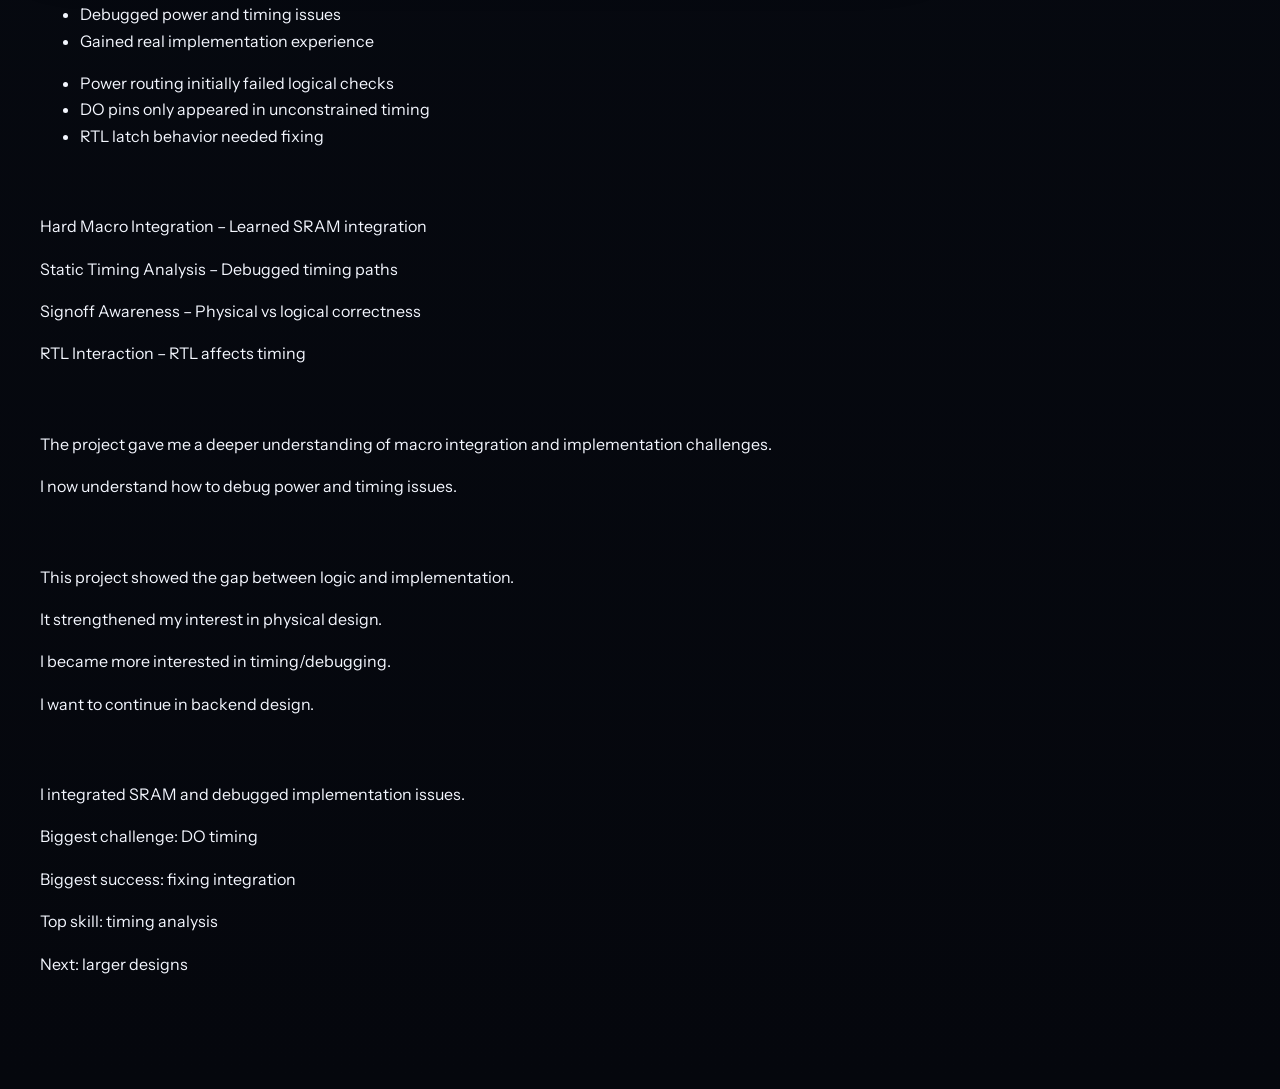
==== commit 4b5b2dd8: "fix" ====
--- a/discovery-project.html
+++ b/discovery-project.html
@@ -35,28 +35,27 @@
     </header>
 
     <main class="discovery-main">
-      <!-- Discovery Project Hero -->
       <section class="hero-section discovery-hero" id="top">
         <div class="container discovery-hero-grid">
           <div class="hero-copy discovery-copy">
             <p class="eyebrow">ECE Discovery Project | Presentation Portfolio</p>
             <h1>Discovery Project</h1>
             <p class="hero-text discovery-intro">
-              [My Discovery Project focused on integrating a foundry-style SRAM macro into a digital ASIC implementation flow. Through this project, I explored how macro integration affects floorplanning, power connectivity, timing analysis, and signoff, while gaining hands-on experience with real physical design challenges.]
+              My Discovery Project focused on integrating a foundry-style SRAM macro into a digital ASIC implementation flow. Through this project, I explored how macro integration affects floorplanning, power connectivity, timing analysis, and signoff, while gaining hands-on experience with real physical design challenges.
             </p>
 
             <div class="discovery-meta-row" aria-label="Project metadata">
               <div class="meta-chip">
                 <span class="meta-label">Course</span>
-                <span>[ECE 1100]</span>
+                <span>ECE 1100</span>
               </div>
               <div class="meta-chip">
                 <span class="meta-label">Semester</span>
-                <span>[Spring 2026]</span>
+                <span>Spring 2026</span>
               </div>
               <div class="meta-chip">
                 <span class="meta-label">Project Focus</span>
-                <span>[ASIC Physical Design / SRAM Macro Integration]</span>
+                <span>ASIC Physical Design / SRAM Macro Integration</span>
               </div>
             </div>
 
@@ -66,18 +65,17 @@
             </div>
           </div>
 
-          <aside class="hero-panel discovery-panel" aria-label="Discovery project quick guide">
+          <aside class="hero-panel discovery-panel">
             <div class="panel-block">
               <p class="panel-label">Talk Track</p>
               <p class="panel-text">
-                [Use this page as a live presentation guide. Each section is structured to support
-                a clear 5-minute walkthrough from idea to reflection.]
+                This project walks through integrating an SRAM macro, debugging power and timing issues, and understanding how real physical design differs from ideal flows.
               </p>
             </div>
 
             <div class="panel-block">
               <p class="panel-label">Quick Jump</p>
-              <nav class="jump-links" aria-label="Discovery project section navigation">
+              <nav class="jump-links">
                 <a href="#idea">Idea</a>
                 <a href="#problem">The Problem</a>
                 <a href="#process">The Process</a>
@@ -94,7 +92,8 @@
 
       <div class="container discovery-layout">
         <div class="discovery-content">
-          <!-- Discovery Project Idea -->
+
+          <!-- IDEA -->
           <section class="content-section" id="idea">
             <div class="section-shell discovery-shell">
               <div class="section-heading">
@@ -105,47 +104,30 @@
               <div class="discovery-grid discovery-grid-wide">
                 <article class="discovery-card">
                   <p class="card-kicker">Overview</p>
-                  <p>
-                    [Insert a short introduction to your Discovery Project idea here. Keep this to
-                    a concise explanation you can comfortably speak through while screen sharing.]
-                  </p>
+                  <p>This project explored how to integrate a foundry SRAM macro into a full RTL-to-GDS flow, focusing on real implementation challenges.</p>
                 </article>
 
                 <article class="discovery-card">
                   <p class="card-kicker">Initial Idea / Pitch</p>
-                  <p>
-                    [Describe the original concept, project pitch, or initial direction you wanted
-                    to explore.]
-                  </p>
+                  <p>I wanted to understand what it takes to make a memory macro work in a real implementation flow beyond RTL.</p>
                 </article>
 
                 <article class="discovery-card">
                   <p class="card-kicker">Why I Chose It</p>
-                  <p>
-                    [Explain why this topic mattered to you academically, technically, or
-                    professionally.]
-                  </p>
+                  <p>I am interested in physical design, and SRAM integration is a real-world backend challenge.</p>
                 </article>
 
                 <article class="discovery-card">
                   <p class="card-kicker">What I Hoped To Learn</p>
-                  <p>
-                    [Summarize the knowledge, technical skills, or perspective you hoped to gain
-                    from the project.]
-                  </p>
-                </article>
-              </div>
-
-              <div class="visual-placeholder visual-placeholder-large">
-                <span class="visual-label">
-                  Placeholder: early concept image / initial sketch / project overview graphic
-                </span>
-                <span class="visual-note">[Insert image here]</span>
-              </div>
-            </div>
-          </section>
-
-          <!-- The Problem -->
+                  <p>I aimed to learn macro integration, timing validation, and signoff debugging.</p>
+                </article>
+              </div>
+
+              <!-- IMAGE PLACEHOLDER -->
+            </div>
+          </section>
+
+          <!-- PROBLEM -->
           <section class="content-section" id="problem">
             <div class="section-shell discovery-shell">
               <div class="section-heading">
@@ -156,29 +138,20 @@
               <div class="discovery-grid">
                 <article class="discovery-card discovery-card-emphasis">
                   <p class="card-kicker">Problem Statement</p>
-                  <p>
-                    [Describe the main problem, question, or goal your project focused on. Frame
-                    it clearly so a recruiter or instructor can understand the motivation quickly.]
-                  </p>
+                  <p>SRAM macros have fixed layouts, non-standard pins, and complex timing. The challenge was integrating them correctly into the flow.</p>
                 </article>
 
                 <article class="discovery-card">
                   <p class="card-kicker">Why It Mattered</p>
-                  <p>
-                    [Explain why this challenge mattered to you, to ECE, or to the technical area
-                    you want to grow in.]
-                  </p>
-                </article>
-              </div>
-
-              <div class="visual-placeholder">
-                <span class="visual-label">Placeholder: problem framing diagram / context visual</span>
-                <span class="visual-note">[Insert image here]</span>
-              </div>
-            </div>
-          </section>
-
-          <!-- The Process -->
+                  <p>Incorrect macro integration can break a design even if it looks logically correct.</p>
+                </article>
+              </div>
+
+              <!-- IMAGE PLACEHOLDER -->
+            </div>
+          </section>
+
+          <!-- PROCESS -->
           <section class="content-section" id="process">
             <div class="section-shell discovery-shell">
               <div class="section-heading">
@@ -189,282 +162,86 @@
               <div class="discovery-grid">
                 <article class="discovery-card">
                   <p class="card-kicker">Project Progress</p>
-                  <p>
-                    [Insert a short summary of how the project developed from the beginning of the
-                    semester to the current stage.]
-                  </p>
+                  <p>I integrated SRAM into the flow and debugged placement, power, and timing issues.</p>
                 </article>
 
                 <article class="discovery-card">
                   <p class="card-kicker">Tools / Methods Used</p>
-                  <p>
-                    [List the tools, workflows, design methods, software, hardware, or research
-                    techniques you used during the project.]
-                  </p>
+                  <p>I used Cadence tools with LEF/Liberty files and timing reports.</p>
                 </article>
               </div>
 
               <div class="timeline-shell">
-                <p class="timeline-title">Semester Flow</p>
-
                 <div class="timeline-list">
                   <article class="timeline-step">
-                    <span class="timeline-marker">01</span>
-                    <div>
-                      <h3>Starting Point</h3>
-                      <p>
-                        [Describe how you began: research, brainstorming, planning, or early setup.]
-                      </p>
-                    </div>
-                  </article>
-
-                  <article class="timeline-step">
-                    <span class="timeline-marker">02</span>
-                    <div>
-                      <h3>Development Steps</h3>
-                      <p>
-                        [Explain the main steps you took throughout the semester to move the project
-                        forward.]
-                      </p>
-                    </div>
-                  </article>
-
-                  <article class="timeline-step">
-                    <span class="timeline-marker">03</span>
-                    <div>
-                      <h3>Iterations / Changes in Direction</h3>
-                      <p>
-                        [Describe what changed, what you adjusted, and what those changes taught you.]
-                      </p>
-                    </div>
-                  </article>
-
-                  <article class="timeline-step">
-                    <span class="timeline-marker">04</span>
-                    <div>
-                      <h3>Current Position</h3>
-                      <p>
-                        [Summarize where the project stands now and what stage you reached by the end
-                        of the class.]
-                      </p>
-                    </div>
+                    <p>I began by adding SRAM views and configuring the flow.</p>
+                  </article>
+                  <article class="timeline-step">
+                    <p>I integrated the macro into floorplanning and routing.</p>
+                  </article>
+                  <article class="timeline-step">
+                    <p>I debugged power and timing issues, including DO path visibility.</p>
+                  </article>
+                  <article class="timeline-step">
+                    <p>I reached a strong understanding of macro integration challenges.</p>
                   </article>
                 </div>
               </div>
 
-              <div class="visual-grid">
-                <div class="visual-placeholder">
-                  <span class="visual-label">Placeholder: build progress / prototype photo</span>
-                  <span class="visual-note">[Insert image here]</span>
-                </div>
-                <div class="visual-placeholder">
-                  <span class="visual-label">Placeholder: screenshot / intermediate result</span>
-                  <span class="visual-note">[Insert image here]</span>
-                </div>
-                <div class="visual-placeholder">
-                  <span class="visual-label">Placeholder: workflow diagram / process graphic</span>
-                  <span class="visual-note">[Insert image here]</span>
-                </div>
-              </div>
-            </div>
-          </section>
-
-          <!-- Successes and Failures -->
+              <!-- IMAGE PLACEHOLDERS -->
+            </div>
+          </section>
+
+          <!-- SUCCESSES / FAILURES -->
           <section class="content-section" id="roadblocks">
-            <div class="section-shell discovery-shell">
-              <div class="section-heading">
-                <p class="section-tag">Section 4</p>
-                <h2>Successes and Failures</h2>
-              </div>
-
-              <div class="split-reflection-grid">
-                <article class="discovery-card reflection-card">
-                  <p class="card-kicker">Successes</p>
-                  <ul class="placeholder-list">
-                    <li>[Describe a major success or milestone here]</li>
-                    <li>[Describe a second meaningful win or breakthrough here]</li>
-                    <li>[Explain a result you are proud of here]</li>
-                  </ul>
-                </article>
-
-                <article class="discovery-card reflection-card">
-                  <p class="card-kicker">Failures / Roadblocks / Challenges</p>
-                  <ul class="placeholder-list">
-                    <li>[Describe a challenge, failed attempt, or roadblock here]</li>
-                    <li>[Explain what did not go as planned and why]</li>
-                    <li>[Summarize what you learned from the setback here]</li>
-                  </ul>
-                </article>
-              </div>
-            </div>
-          </section>
-
-          <!-- ECE Skills Gained -->
+            <ul>
+              <li>Integrated SRAM macro successfully</li>
+              <li>Debugged power and timing issues</li>
+              <li>Gained real implementation experience</li>
+            </ul>
+
+            <ul>
+              <li>Power routing initially failed logical checks</li>
+              <li>DO pins only appeared in unconstrained timing</li>
+              <li>RTL latch behavior needed fixing</li>
+            </ul>
+          </section>
+
+          <!-- SKILLS -->
           <section class="content-section" id="skills-gained">
-            <div class="section-shell discovery-shell">
-              <div class="section-heading">
-                <p class="section-tag">Section 5</p>
-                <h2>ECE Skills Gained</h2>
-              </div>
-
-              <div class="skills-card-grid">
-                <article class="skill-detail-card">
-                  <p class="card-kicker">Skill Title Placeholder</p>
-                  <p>[Insert a short explanation of the skill you developed here.]</p>
-                  <p class="skill-context">Where I used it: [Insert project context here]</p>
-                </article>
-
-                <article class="skill-detail-card">
-                  <p class="card-kicker">Skill Title Placeholder</p>
-                  <p>[Insert a short explanation of the skill you developed here.]</p>
-                  <p class="skill-context">Where I used it: [Insert project context here]</p>
-                </article>
-
-                <article class="skill-detail-card">
-                  <p class="card-kicker">Skill Title Placeholder</p>
-                  <p>[Insert a short explanation of the skill you developed here.]</p>
-                  <p class="skill-context">Where I used it: [Insert project context here]</p>
-                </article>
-
-                <article class="skill-detail-card">
-                  <p class="card-kicker">Skill Title Placeholder</p>
-                  <p>[Insert a short explanation of the skill you developed here.]</p>
-                  <p class="skill-context">Where I used it: [Insert project context here]</p>
-                </article>
-              </div>
-            </div>
-          </section>
-
-          <!-- The Outcome -->
+            <p>Hard Macro Integration – Learned SRAM integration</p>
+            <p>Static Timing Analysis – Debugged timing paths</p>
+            <p>Signoff Awareness – Physical vs logical correctness</p>
+            <p>RTL Interaction – RTL affects timing</p>
+          </section>
+
+          <!-- OUTCOME -->
           <section class="content-section" id="outcome">
-            <div class="section-shell discovery-shell">
-              <div class="section-heading">
-                <p class="section-tag">Section 6</p>
-                <h2>The Outcome</h2>
-              </div>
-
-              <div class="discovery-grid">
-                <article class="discovery-card discovery-card-emphasis">
-                  <p class="card-kicker">Final Result</p>
-                  <p>
-                    [Explain what the project became by the end, what you produced, and what it
-                    demonstrates about your technical growth.]
-                  </p>
-                </article>
-
-                <article class="discovery-card">
-                  <p class="card-kicker">Current Status</p>
-                  <p>
-                    [Describe the project's current status, what is complete, and what is still in
-                    progress if applicable.]
-                  </p>
-                </article>
-              </div>
-
-              <div class="visual-placeholder visual-placeholder-large">
-                <span class="visual-label">Placeholder: final result / polished deliverable / demo visual</span>
-                <span class="visual-note">[Insert image here]</span>
-              </div>
-            </div>
-          </section>
-
-          <!-- Final Thoughts -->
+            <p>The project gave me a deeper understanding of macro integration and implementation challenges.</p>
+            <p>I now understand how to debug power and timing issues.</p>
+
+            <!-- IMAGE PLACEHOLDER -->
+          </section>
+
+          <!-- FINAL -->
           <section class="content-section" id="final-thoughts">
-            <div class="section-shell discovery-shell">
-              <div class="section-heading">
-                <p class="section-tag">Section 7</p>
-                <h2>Final Thoughts</h2>
-              </div>
-
-              <div class="discovery-grid discovery-grid-wide">
-                <article class="discovery-card">
-                  <p class="card-kicker">Overall Experience</p>
-                  <p>[Reflect on the overall Discovery Project experience here.]</p>
-                </article>
-
-                <article class="discovery-card">
-                  <p class="card-kicker">Interest in My ECE Thread</p>
-                  <p>
-                    [Explain whether the project increased your interest in your chosen ECE thread.]
-                  </p>
-                </article>
-
-                <article class="discovery-card">
-                  <p class="card-kicker">How My Interests Changed</p>
-                  <p>
-                    [Describe whether this experience changed your interests or technical direction.]
-                  </p>
-                </article>
-
-                <article class="discovery-card">
-                  <p class="card-kicker">Future Direction</p>
-                  <p>
-                    [Explain whether you want to continue this project, extend it, or pursue a
-                    related area in the future.]
-                  </p>
-                </article>
-              </div>
-            </div>
-          </section>
-
-          <!-- Presentation Snapshot / Quick Summary -->
+            <p>This project showed the gap between logic and implementation.</p>
+            <p>It strengthened my interest in physical design.</p>
+            <p>I became more interested in timing/debugging.</p>
+            <p>I want to continue in backend design.</p>
+          </section>
+
+          <!-- SNAPSHOT -->
           <section class="content-section" id="snapshot">
-            <div class="section-shell discovery-shell">
-              <div class="section-heading">
-                <p class="section-tag">Section 8</p>
-                <h2>Presentation Snapshot / Quick Summary</h2>
-              </div>
-
-              <div class="snapshot-grid">
-                <article class="snapshot-card">
-                  <span class="snapshot-label">Project in one sentence</span>
-                  <p>[Summarize the project in one sentence here]</p>
-                </article>
-                <article class="snapshot-card">
-                  <span class="snapshot-label">Biggest challenge</span>
-                  <p>[Describe biggest challenge here]</p>
-                </article>
-                <article class="snapshot-card">
-                  <span class="snapshot-label">Biggest success</span>
-                  <p>[Describe biggest success here]</p>
-                </article>
-                <article class="snapshot-card">
-                  <span class="snapshot-label">Top ECE skill gained</span>
-                  <p>[Insert top ECE skill gained here]</p>
-                </article>
-                <article class="snapshot-card">
-                  <span class="snapshot-label">What I'd do next</span>
-                  <p>[Describe the next step you would take here]</p>
-                </article>
-              </div>
-            </div>
-          </section>
+            <p>I integrated SRAM and debugged implementation issues.</p>
+            <p>Biggest challenge: DO timing</p>
+            <p>Biggest success: fixing integration</p>
+            <p>Top skill: timing analysis</p>
+            <p>Next: larger designs</p>
+          </section>
+
         </div>
-
-        <aside class="discovery-sidebar" aria-label="Sticky discovery project quick navigation">
-          <div class="sidebar-card">
-            <p class="panel-label">Presentation Order</p>
-            <nav class="jump-links jump-links-stacked" aria-label="Sticky section links">
-              <a href="#idea">1. Discovery Project Idea</a>
-              <a href="#problem">2. The Problem</a>
-              <a href="#process">3. The Process</a>
-              <a href="#roadblocks">4. Successes and Failures</a>
-              <a href="#skills-gained">5. ECE Skills Gained</a>
-              <a href="#outcome">6. The Outcome</a>
-              <a href="#final-thoughts">7. Final Thoughts</a>
-              <a href="#snapshot">8. Snapshot</a>
-            </nav>
-          </div>
-
-          <div class="sidebar-card">
-            <p class="panel-label">Presenter Notes</p>
-            <p class="panel-text">
-              [Use this space for a one-minute reminder of the story you want to tell: idea,
-              process, lessons, skills, and outcome.]
-            </p>
-          </div>
-        </aside>
       </div>
     </main>
   </body>
-</html>
+</html>
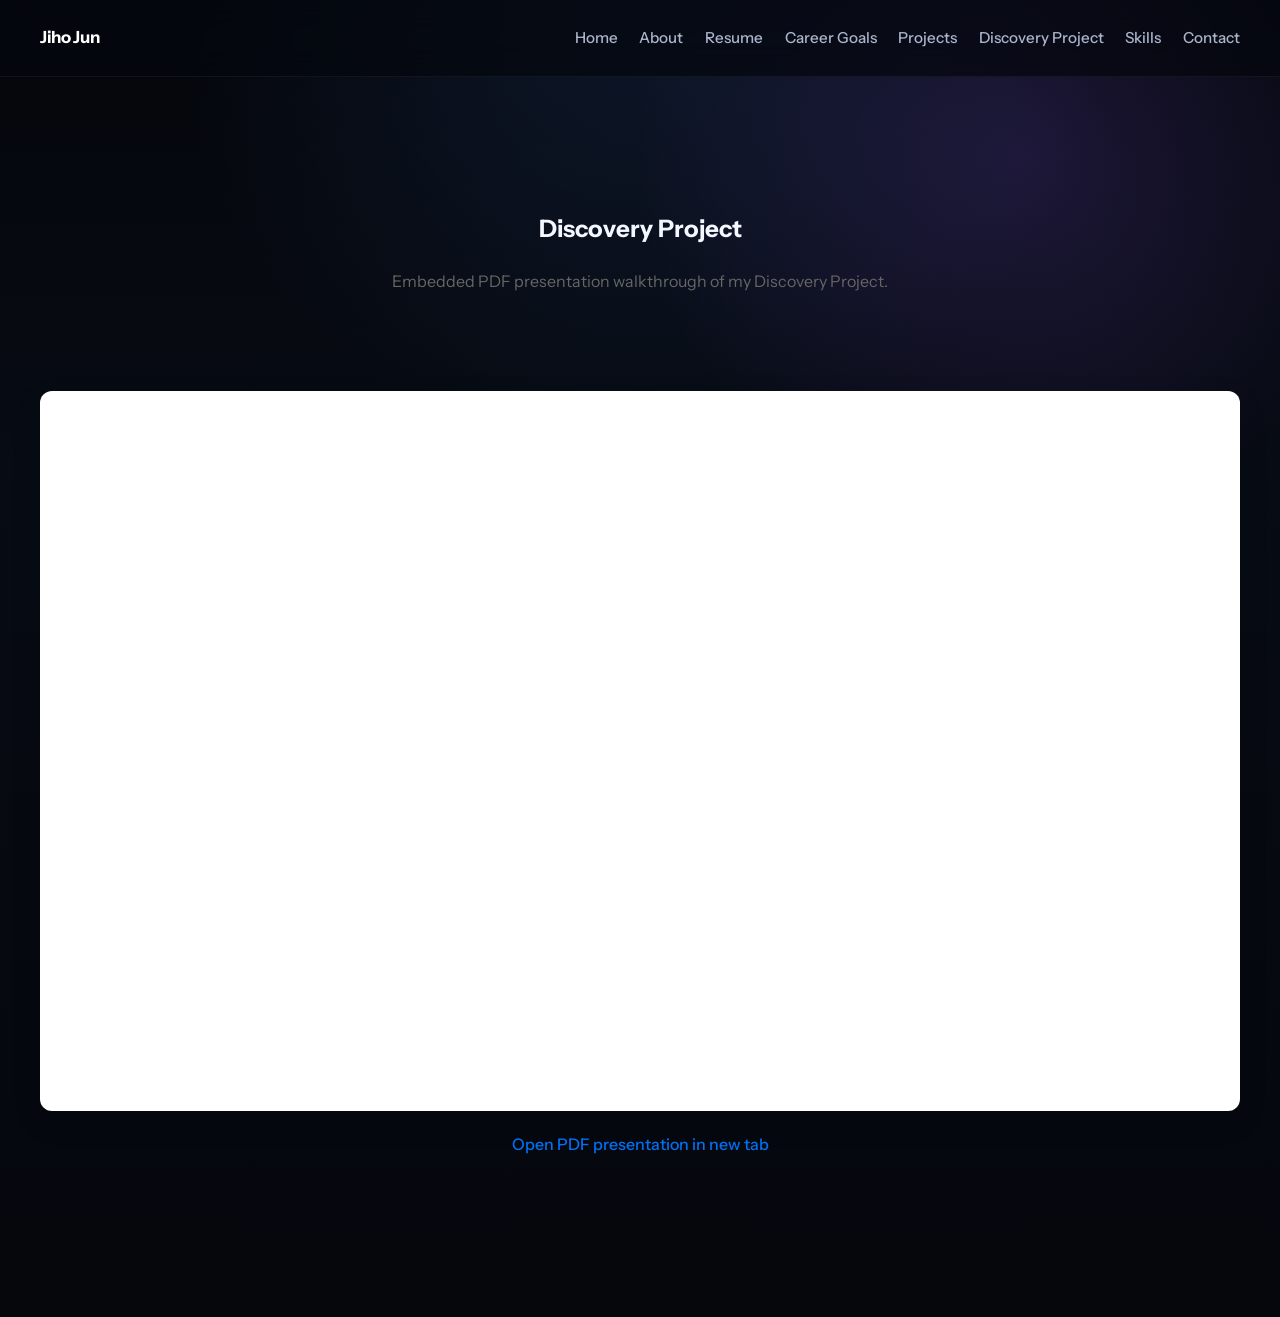
==== commit 8f9e90b1: "add slides" ====
--- a/discovery-project.html
+++ b/discovery-project.html
@@ -35,213 +35,37 @@
     </header>
 
     <main class="discovery-main">
-      <section class="hero-section discovery-hero" id="top">
-        <div class="container discovery-hero-grid">
-          <div class="hero-copy discovery-copy">
-            <p class="eyebrow">ECE Discovery Project | Presentation Portfolio</p>
-            <h1>Discovery Project</h1>
-            <p class="hero-text discovery-intro">
-              My Discovery Project focused on integrating a foundry-style SRAM macro into a digital ASIC implementation flow. Through this project, I explored how macro integration affects floorplanning, power connectivity, timing analysis, and signoff, while gaining hands-on experience with real physical design challenges.
-            </p>
-
-            <div class="discovery-meta-row" aria-label="Project metadata">
-              <div class="meta-chip">
-                <span class="meta-label">Course</span>
-                <span>ECE 1100</span>
-              </div>
-              <div class="meta-chip">
-                <span class="meta-label">Semester</span>
-                <span>Spring 2026</span>
-              </div>
-              <div class="meta-chip">
-                <span class="meta-label">Project Focus</span>
-                <span>ASIC Physical Design / SRAM Macro Integration</span>
-              </div>
-            </div>
-
-            <div class="hero-actions">
-              <a class="button button-primary" href="#idea">Start Presentation Flow</a>
-              <a class="button button-secondary" href="#snapshot">Presentation Snapshot</a>
-            </div>
-          </div>
-
-          <aside class="hero-panel discovery-panel">
-            <div class="panel-block">
-              <p class="panel-label">Talk Track</p>
-              <p class="panel-text">
-                This project walks through integrating an SRAM macro, debugging power and timing issues, and understanding how real physical design differs from ideal flows.
-              </p>
-            </div>
-
-            <div class="panel-block">
-              <p class="panel-label">Quick Jump</p>
-              <nav class="jump-links">
-                <a href="#idea">Idea</a>
-                <a href="#problem">The Problem</a>
-                <a href="#process">The Process</a>
-                <a href="#roadblocks">Successes and Failures</a>
-                <a href="#skills-gained">ECE Skills Gained</a>
-                <a href="#outcome">The Outcome</a>
-                <a href="#final-thoughts">Final Thoughts</a>
-                <a href="#snapshot">Snapshot</a>
-              </nav>
-            </div>
-          </aside>
+      <section class="hero-section" style="text-align:center; padding: 80px 0;">
+        <div class="container">
+          <h1>Discovery Project</h1>
+          <p style="margin-top: 10px; color: #666;">
+            Embedded PDF presentation walkthrough of my Discovery Project.
+          </p>
         </div>
       </section>
 
-      <div class="container discovery-layout">
-        <div class="discovery-content">
+      <section class="container" style="padding-bottom: 80px;">
+        <div style="border-radius: 12px; overflow: hidden; box-shadow: 0 10px 30px rgba(0,0,0,0.1); background: #fff;">
+          <!-- Replace the file name below with your downloaded presentation PDF -->
+          <iframe
+            src="Computer.pdf"
+            title="Discovery Project Presentation"
+            style="display: block; width: 100%; height: min(80vh, 1000px); border: none;"
+          >
+          </iframe>
+        </div>
 
-          <!-- IDEA -->
-          <section class="content-section" id="idea">
-            <div class="section-shell discovery-shell">
-              <div class="section-heading">
-                <p class="section-tag">Section 1</p>
-                <h2>Discovery Project Idea</h2>
-              </div>
+        <!-- OPTIONAL FALLBACK LINK -->
+        <div style="text-align: center; margin-top: 20px;">
+          <a
+            href="discovery-project-presentation.pdf"
+            target="_blank"
+            style="text-decoration: none; color: #0070f3; font-weight: 500;">
+            Open PDF presentation in new tab
+          </a>
+        </div>
 
-              <div class="discovery-grid discovery-grid-wide">
-                <article class="discovery-card">
-                  <p class="card-kicker">Overview</p>
-                  <p>This project explored how to integrate a foundry SRAM macro into a full RTL-to-GDS flow, focusing on real implementation challenges.</p>
-                </article>
-
-                <article class="discovery-card">
-                  <p class="card-kicker">Initial Idea / Pitch</p>
-                  <p>I wanted to understand what it takes to make a memory macro work in a real implementation flow beyond RTL.</p>
-                </article>
-
-                <article class="discovery-card">
-                  <p class="card-kicker">Why I Chose It</p>
-                  <p>I am interested in physical design, and SRAM integration is a real-world backend challenge.</p>
-                </article>
-
-                <article class="discovery-card">
-                  <p class="card-kicker">What I Hoped To Learn</p>
-                  <p>I aimed to learn macro integration, timing validation, and signoff debugging.</p>
-                </article>
-              </div>
-
-              <!-- IMAGE PLACEHOLDER -->
-            </div>
-          </section>
-
-          <!-- PROBLEM -->
-          <section class="content-section" id="problem">
-            <div class="section-shell discovery-shell">
-              <div class="section-heading">
-                <p class="section-tag">Section 2</p>
-                <h2>The Problem</h2>
-              </div>
-
-              <div class="discovery-grid">
-                <article class="discovery-card discovery-card-emphasis">
-                  <p class="card-kicker">Problem Statement</p>
-                  <p>SRAM macros have fixed layouts, non-standard pins, and complex timing. The challenge was integrating them correctly into the flow.</p>
-                </article>
-
-                <article class="discovery-card">
-                  <p class="card-kicker">Why It Mattered</p>
-                  <p>Incorrect macro integration can break a design even if it looks logically correct.</p>
-                </article>
-              </div>
-
-              <!-- IMAGE PLACEHOLDER -->
-            </div>
-          </section>
-
-          <!-- PROCESS -->
-          <section class="content-section" id="process">
-            <div class="section-shell discovery-shell">
-              <div class="section-heading">
-                <p class="section-tag">Section 3</p>
-                <h2>The Process</h2>
-              </div>
-
-              <div class="discovery-grid">
-                <article class="discovery-card">
-                  <p class="card-kicker">Project Progress</p>
-                  <p>I integrated SRAM into the flow and debugged placement, power, and timing issues.</p>
-                </article>
-
-                <article class="discovery-card">
-                  <p class="card-kicker">Tools / Methods Used</p>
-                  <p>I used Cadence tools with LEF/Liberty files and timing reports.</p>
-                </article>
-              </div>
-
-              <div class="timeline-shell">
-                <div class="timeline-list">
-                  <article class="timeline-step">
-                    <p>I began by adding SRAM views and configuring the flow.</p>
-                  </article>
-                  <article class="timeline-step">
-                    <p>I integrated the macro into floorplanning and routing.</p>
-                  </article>
-                  <article class="timeline-step">
-                    <p>I debugged power and timing issues, including DO path visibility.</p>
-                  </article>
-                  <article class="timeline-step">
-                    <p>I reached a strong understanding of macro integration challenges.</p>
-                  </article>
-                </div>
-              </div>
-
-              <!-- IMAGE PLACEHOLDERS -->
-            </div>
-          </section>
-
-          <!-- SUCCESSES / FAILURES -->
-          <section class="content-section" id="roadblocks">
-            <ul>
-              <li>Integrated SRAM macro successfully</li>
-              <li>Debugged power and timing issues</li>
-              <li>Gained real implementation experience</li>
-            </ul>
-
-            <ul>
-              <li>Power routing initially failed logical checks</li>
-              <li>DO pins only appeared in unconstrained timing</li>
-              <li>RTL latch behavior needed fixing</li>
-            </ul>
-          </section>
-
-          <!-- SKILLS -->
-          <section class="content-section" id="skills-gained">
-            <p>Hard Macro Integration – Learned SRAM integration</p>
-            <p>Static Timing Analysis – Debugged timing paths</p>
-            <p>Signoff Awareness – Physical vs logical correctness</p>
-            <p>RTL Interaction – RTL affects timing</p>
-          </section>
-
-          <!-- OUTCOME -->
-          <section class="content-section" id="outcome">
-            <p>The project gave me a deeper understanding of macro integration and implementation challenges.</p>
-            <p>I now understand how to debug power and timing issues.</p>
-
-            <!-- IMAGE PLACEHOLDER -->
-          </section>
-
-          <!-- FINAL -->
-          <section class="content-section" id="final-thoughts">
-            <p>This project showed the gap between logic and implementation.</p>
-            <p>It strengthened my interest in physical design.</p>
-            <p>I became more interested in timing/debugging.</p>
-            <p>I want to continue in backend design.</p>
-          </section>
-
-          <!-- SNAPSHOT -->
-          <section class="content-section" id="snapshot">
-            <p>I integrated SRAM and debugged implementation issues.</p>
-            <p>Biggest challenge: DO timing</p>
-            <p>Biggest success: fixing integration</p>
-            <p>Top skill: timing analysis</p>
-            <p>Next: larger designs</p>
-          </section>
-
-        </div>
-      </div>
+      </section>
     </main>
   </body>
-</html>+</html>
